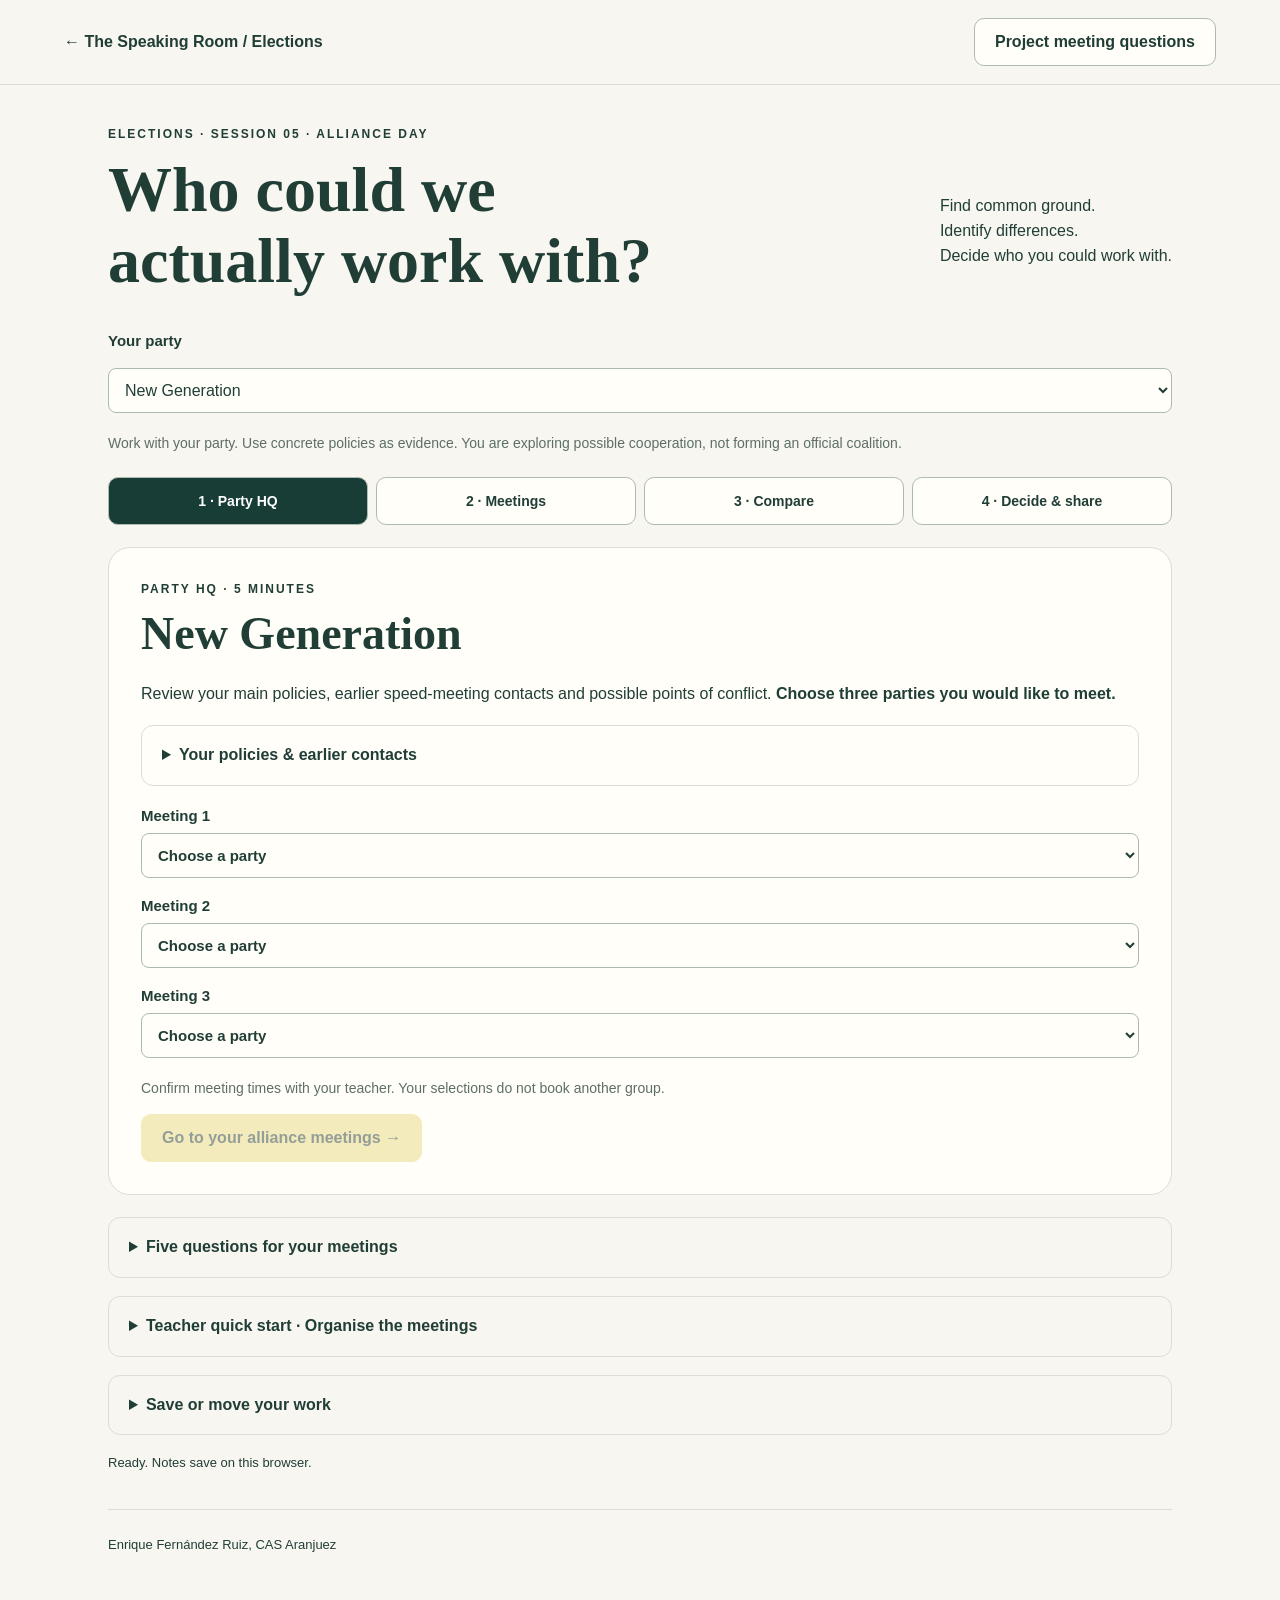
==== alliance-day.html @ 5ed55437 "Add Alliance Day as Elections session 05 with meeting notes and final decisions" ====
<!doctype html><html lang="en"><head><meta charset="utf-8"><meta name="viewport" content="width=device-width,initial-scale=1"><meta name="theme-color" content="#183c36"><title>Alliance Day · The Speaking Room</title><link rel="stylesheet" href="media-day.css"><link rel="stylesheet" href="writing-support.css"><style>.stage-nav{display:flex;gap:8px;flex-wrap:wrap;margin:22px 0}.stage-nav button{flex:1;font-size:14px}.meeting{margin:20px 0;padding:22px;border:1px solid #d9dfd5;border-radius:16px}.meeting h3{font-family:Georgia,serif;font-size:25px}.sheet{display:grid;grid-template-columns:1fr 1fr;gap:16px}.classification{display:grid;grid-template-columns:1fr 1fr;gap:12px}.classification label{padding:16px;border:1px solid #d9dfd5;border-radius:12px}.question-list li{font-size:clamp(20px,3vw,30px);margin:18px 0}.projection header,.projection #setup,.projection .stage-nav,.projection .masthead,.projection .eyebrow,.projection #screen,.projection .support,.projection footer,.projection #save-status{display:none!important}.projection #meeting-questions{border:0}.projection main{max-width:1100px}.projection .question-list li{font-size:clamp(24px,4vw,40px);margin:28px 0}#exit-projection{margin-bottom:20px}@media(max-width:650px){.sheet,.classification{grid-template-columns:1fr}.meeting{padding:16px}.stage-nav button{flex-basis:40%;padding:10px}.hero h2{font-size:30px}}@media print{header,.stage-nav,.support,#meeting-questions,button{display:none!important}}</style></head><body>
<a class="skip" href="#screen">Skip to activity</a><header><a href="index.html#elections">← The Speaking Room / Elections</a><button id="project-questions">Project meeting questions</button></header>
<main><div class="eyebrow">Elections · Session 05 · Alliance Day</div><div class="masthead"><h1>Who could we<br>actually work with?</h1><p>Find common ground.<br>Identify differences.<br>Decide who you could work with.</p></div>
<div id="setup"><label for="party">Your party</label><select id="party"></select><p class="muted">Work with your party. Use concrete policies as evidence. You are exploring possible cooperation, not forming an official coalition.</p></div>
<nav class="stage-nav" aria-label="Alliance Day stages"><button data-step="0">1 · Party HQ</button><button data-step="1">2 · Meetings</button><button data-step="2">3 · Compare</button><button data-step="3">4 · Decide &amp; share</button></nav>
<section id="screen" tabindex="-1"></section>
<details id="meeting-questions"><summary>Five questions for your meetings</summary><button id="exit-projection" hidden>← Exit projection</button><ul class="question-list"><li>What policy do we have in common?</li><li>Where do our parties disagree?</li><li>Could we support one of your policies?</li><li>Could you support one of ours?</li><li>What could we realistically work together on?</li></ul></details>
<details class="support"><summary>Teacher quick start · Organise the meetings</summary><ol><li><strong>Party HQ · 5 minutes:</strong> review policies, earlier contacts and possible conflicts. Each party chooses three other parties to meet.</li><li><strong>Alliance Meetings · 20–25 minutes:</strong> organise three rounds of about 6–7 minutes. Confirm the meetings and representatives so groups do not all wait for the same party. The choices on this page are preferences, not an automatic timetable. With seven parties, split representatives when needed.</li><li>After each meeting, record one agreement, one disagreement and YES / MAYBE / NO for cooperation. Discuss a possible shared proposal aloud; no formal coalition is needed.</li><li><strong>Return to HQ · 10 minutes:</strong> compare evidence and classify the other parties. Leave a party unclassified if there is not enough evidence yet.</li><li><strong>Final decision · 10 minutes:</strong> choose a best possible ally, a shared policy, a possible joint project and a main rival with one major disagreement. Each party closes with a 30–45 second statement.</li></ol><p>Use “Project meeting questions” to display just the five prompts. Students can use paper or one device per group. Notes save only in that browser, with no live classroom synchronisation.</p><p>The outcomes will support Coalition Challenge and Rival Debate Day. This session does not make alliances official.</p></details>
<details class="support"><summary>Save or move your work</summary><p>Notes save on this device and browser only. Word includes the selected party’s campaign portfolio. The JSON backup restores Alliance Day; Word cannot be imported back. Other campaign sessions are kept separately.</p><div class="buttons"><button id="word">Download party Word (.docx)</button><button id="backup">Download Alliance Day backup (.json)</button><label>Restore Alliance Day backup<input id="restore" type="file" accept=".json,application/json"></label></div></details>
<p id="save-status" role="status">Ready. Notes save on this browser.</p><footer>Enrique Fernández Ruiz, CAS Aranjuez</footer></main>
<script src="manifesto-data.js"></script><script src="alliance-core.js"></script><script src="campaign-word.js"></script><script src="alliance-day.js"></script><script src="writing-support.js"></script></body></html>
---- media-day.css ----
:root{font-family:Arial,Helvetica,sans-serif;color:#213e36;background:#f7f6f0;line-height:1.55}*{box-sizing:border-box}[hidden]{display:none!important}body{margin:0}header{padding:18px max(5vw,20px);border-bottom:1px solid #d9dfd5;display:flex;justify-content:space-between;align-items:center;gap:15px}a{color:inherit}header a{text-decoration:none;font-weight:700}main{max-width:1120px;margin:40px auto;padding:0 28px}h1,h2{font-family:Georgia,serif;line-height:1.12;margin:10px 0 22px}h1{font-size:clamp(38px,5vw,64px)}h2{font-size:clamp(28px,3.8vw,46px)}h3{margin:10px 0}.eyebrow,.badge{font-size:12px;letter-spacing:2px;font-weight:800;text-transform:uppercase}.masthead{display:flex;justify-content:space-between;align-items:center;gap:25px}.masthead p{font-size:16px}.hero,.card{padding:32px;border-radius:22px;margin:22px 0;background:#fffef9;border:1px solid #d9dfd5}.hero{background:#183c36;color:#fffef9}.hero p,.question{font-size:clamp(20px,2.4vw,29px)}.hero .badge{color:#eddb83}.rule,.cue{padding:20px;border-radius:12px;background:#f1e3a2;color:#23382f;margin:20px 0}.cue{font-size:clamp(20px,2.5vw,28px);border-left:6px solid #b46a3b}.cue strong{display:block;font-size:13px;letter-spacing:1px;text-transform:uppercase;margin-bottom:8px}.muted{color:#5d6f65;font-size:14px}.hero .muted{color:#d3dfd1}button,.file{border:1px solid #aebbb0;background:#fffef9;color:#213e36;border-radius:10px;padding:13px 20px;font:700 16px Arial;cursor:pointer;min-height:48px}button:hover{background:#e5ecd9}button:disabled{opacity:.48;cursor:not-allowed}.primary{background:#e9d77b;color:#1f382f;border-color:#e9d77b}.primary:hover{background:#f6e8a6}.buttons{display:flex;gap:12px;flex-wrap:wrap;margin-top:20px}.controls{position:sticky;bottom:0;padding:14px 0;background:#f7f6f0f5;z-index:2;display:flex;gap:10px;flex-wrap:wrap}.controls button{flex:1}.controls .primary{flex:1.3}.grid,.help-grid{display:grid;grid-template-columns:repeat(2,minmax(0,1fr));gap:18px}.help-grid{grid-template-columns:repeat(auto-fit,minmax(200px,1fr))}label{display:block;font-size:15px;font-weight:700;margin:10px 0}input:not([type=checkbox]),select{width:100%;padding:12px;border:1px solid #adbaae;border-radius:8px;font:inherit;background:#fffef9;color:#213e36;margin:6px 0}input[type=checkbox]{accent-color:#183c36;width:20px;height:20px;flex:none}.policy{display:flex;gap:12px;align-items:start;border:1px solid #d9dfd5;border-radius:12px;padding:15px;font-weight:400;margin:0}.policy:has(:checked){background:#e5ecd9;border-color:#526b4c}.steps{display:flex;gap:18px;flex-wrap:wrap}.steps>div{flex:1;min-width:190px}.stems li{margin:10px 0;font-size:20px}details{padding:17px 20px;border:1px solid #d9dfd5;border-radius:12px;margin:18px 0}summary{font-weight:700;cursor:pointer}.hero details{border-color:#82958b}.hero details p{font-size:18px}#toolbar{display:flex;justify-content:space-between;align-items:center;gap:20px;padding:15px 22px;background:#e5ecd9;border-radius:14px}#toolbar label{width:min(430px,55%)}#status{font-size:13px;font-weight:800;letter-spacing:1px;text-transform:uppercase}.timer{display:flex;gap:8px;align-items:center}.timer output{font-size:30px;font-variant-numeric:tabular-nums;font-weight:800}#timer-reset{padding:12px}#progress{display:flex;flex-wrap:wrap;gap:8px;margin:20px 0;font-size:12px}#progress span{padding:5px 10px;border-radius:20px;border:1px solid #d9dfd5}#progress .current{background:#183c36;color:white}.count{font-weight:800}footer{border-top:1px solid #d9dfd5;padding:25px 0;margin-top:35px;font-size:13px}#save-status{font-size:13px}button:focus-visible,a:focus-visible,summary:focus-visible,input:focus-visible,select:focus-visible{outline:3px solid #be7938;outline-offset:3px}.skip{position:absolute;top:-100px}.skip:focus{top:0;background:#fff;padding:15px;z-index:10}dialog{border:1px solid #aebbb0;border-radius:20px;max-width:850px;width:94%;max-height:90vh;background:#f7f6f0;color:#213e36;padding:28px}dialog::backdrop{background:#10241ed0}.news{background:#322a29}.news .badge{color:#ffd89d}.selected{background:#183c36!important;color:white!important}.summary-row{padding:18px 0;border-bottom:1px solid #d9dfd5}.warning{color:#9a3e21}section:focus{outline:none}@media(max-width:650px){main{padding:0 17px;margin:26px auto}.masthead{display:block}.grid{grid-template-columns:1fr}.hero,.card{padding:22px}#toolbar{display:block}#toolbar label{width:100%}.controls{position:static;display:grid;grid-template-columns:1fr 1fr}.controls button{padding:12px 8px;font-size:14px}header{align-items:start;font-size:13px}header button{font-size:13px;padding:8px}.timer{flex-wrap:wrap}.stems{padding-left:22px}}
/* Keep the active prompt and teacher controls together on a classroom screen. */
.hero p.muted{font-size:16px}.live header{padding-top:10px;padding-bottom:10px}.live main{margin-top:16px}.live .masthead h1{font-size:30px;margin:6px 0 14px}.live .masthead p{display:none}.live #toolbar{padding:8px 18px}.live #toolbar label{margin:0}.live #toolbar select{padding:8px;margin:2px 0}.live .timer output{font-size:25px}.live #progress{margin:12px 0}.live .hero{padding:22px 26px;margin:14px 0}.live .hero h2{font-size:34px;margin:10px 0 14px}.live .hero p{font-size:23px;margin:12px 0}.live .hero p.muted{font-size:16px}.live .hero details{margin:12px 0;padding:8px 12px}.live .controls{padding:10px 0}.live .count{margin:10px 0;font-size:14px}@media(max-width:650px){.live .hero{padding:20px}.live .hero h2{font-size:30px}.live .hero p{font-size:21px}}
---- writing-support.css ----
/* Readable notes without expanding the page unnecessarily. */
.character-count{display:block;text-align:right;font-size:12px;font-weight:normal;color:#536458;margin-top:4px}
textarea[maxlength="999"]{display:block;width:100%;box-sizing:border-box;min-height:76px;max-height:420px;resize:vertical;padding:10px;border:1px solid #acb8ab;border-radius:8px;background:#fff;color:inherit;font:inherit;font-weight:normal;line-height:1.5;margin-top:6px}
textarea:focus-visible{outline:3px solid #a97712;outline-offset:3px}
.card,.policy,.rule,details,td,.banner{overflow-wrap:anywhere;min-width:0}
@media(prefers-reduced-motion:reduce){html{scroll-behavior:auto!important}*{animation:none!important;transition:none!important}}
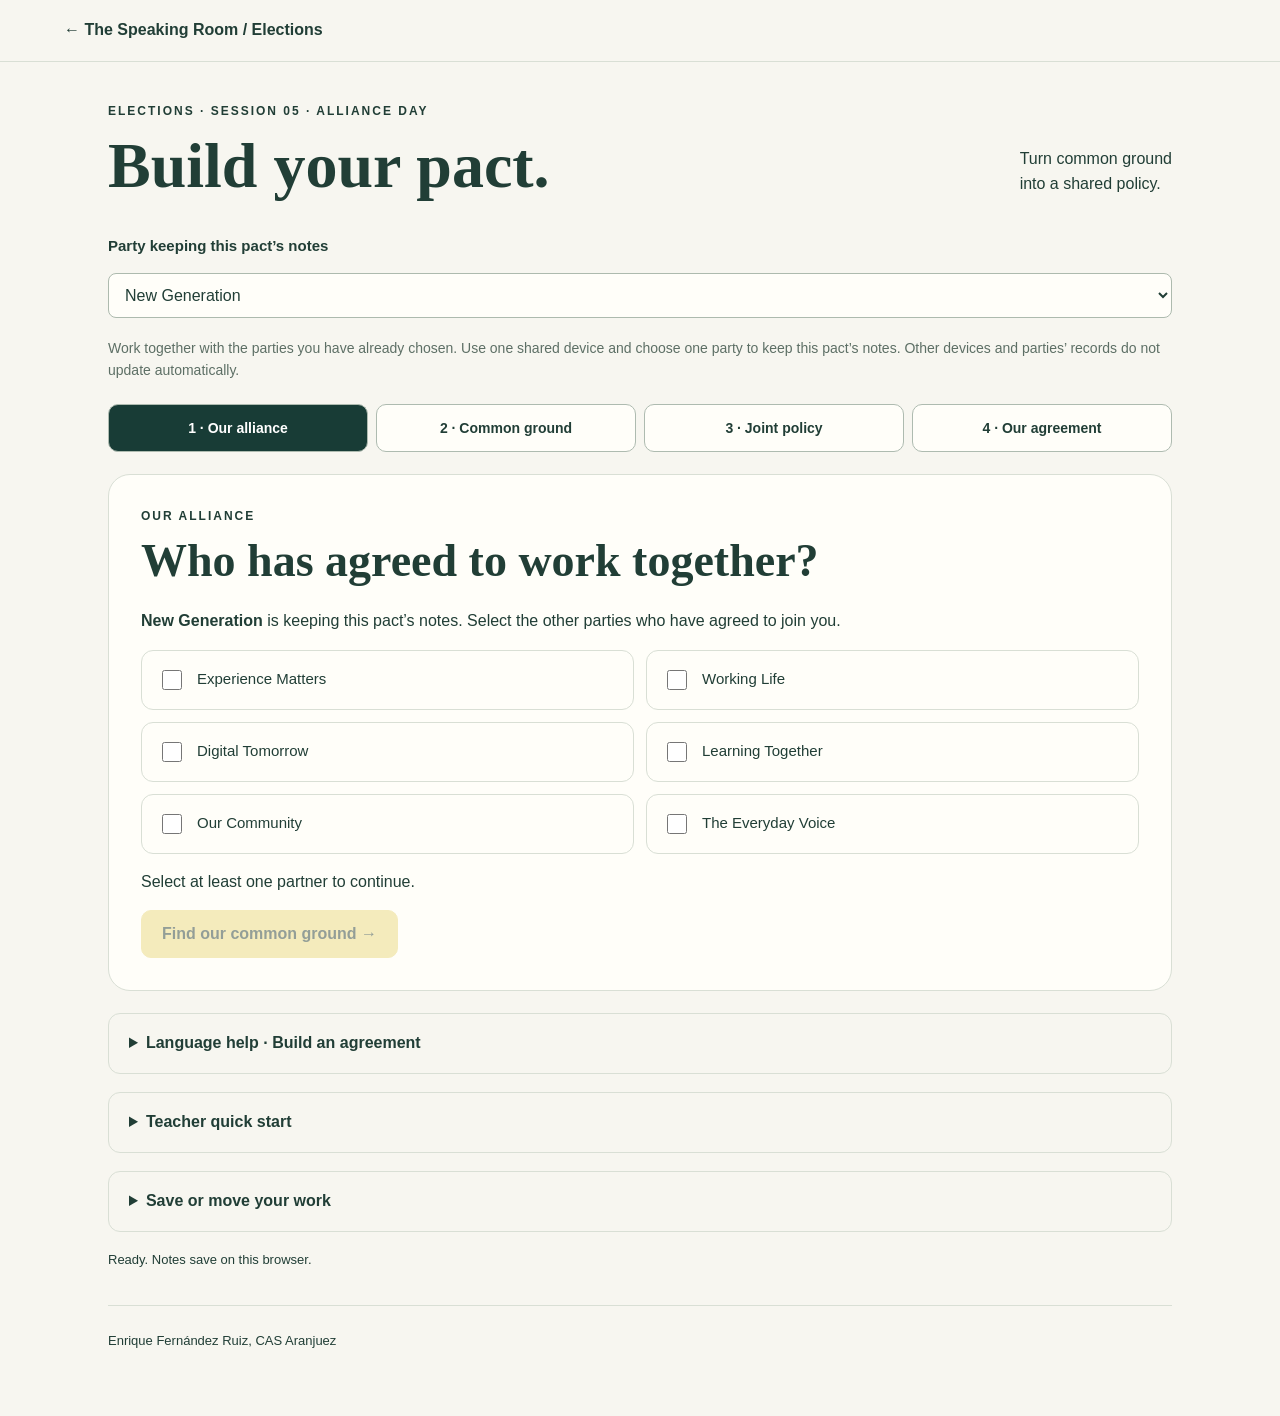
==== commit 8aa0267f: "Refocus Alliance Day on chosen partners, pacts and joint policies" ====
--- a/alliance-day.html
+++ b/alliance-day.html
@@ -1,11 +1,11 @@
 <!doctype html><html lang="en"><head><meta charset="utf-8"><meta name="viewport" content="width=device-width,initial-scale=1"><meta name="theme-color" content="#183c36"><title>Alliance Day · The Speaking Room</title><link rel="stylesheet" href="media-day.css"><link rel="stylesheet" href="writing-support.css"><style>.stage-nav{display:flex;gap:8px;flex-wrap:wrap;margin:22px 0}.stage-nav button{flex:1;font-size:14px}.meeting{margin:20px 0;padding:22px;border:1px solid #d9dfd5;border-radius:16px}.meeting h3{font-family:Georgia,serif;font-size:25px}.sheet{display:grid;grid-template-columns:1fr 1fr;gap:16px}.classification{display:grid;grid-template-columns:1fr 1fr;gap:12px}.classification label{padding:16px;border:1px solid #d9dfd5;border-radius:12px}.question-list li{font-size:clamp(20px,3vw,30px);margin:18px 0}.projection header,.projection #setup,.projection .stage-nav,.projection .masthead,.projection .eyebrow,.projection #screen,.projection .support,.projection footer,.projection #save-status{display:none!important}.projection #meeting-questions{border:0}.projection main{max-width:1100px}.projection .question-list li{font-size:clamp(24px,4vw,40px);margin:28px 0}#exit-projection{margin-bottom:20px}@media(max-width:650px){.sheet,.classification{grid-template-columns:1fr}.meeting{padding:16px}.stage-nav button{flex-basis:40%;padding:10px}.hero h2{font-size:30px}}@media print{header,.stage-nav,.support,#meeting-questions,button{display:none!important}}</style></head><body>
-<a class="skip" href="#screen">Skip to activity</a><header><a href="index.html#elections">← The Speaking Room / Elections</a><button id="project-questions">Project meeting questions</button></header>
-<main><div class="eyebrow">Elections · Session 05 · Alliance Day</div><div class="masthead"><h1>Who could we<br>actually work with?</h1><p>Find common ground.<br>Identify differences.<br>Decide who you could work with.</p></div>
-<div id="setup"><label for="party">Your party</label><select id="party"></select><p class="muted">Work with your party. Use concrete policies as evidence. You are exploring possible cooperation, not forming an official coalition.</p></div>
-<nav class="stage-nav" aria-label="Alliance Day stages"><button data-step="0">1 · Party HQ</button><button data-step="1">2 · Meetings</button><button data-step="2">3 · Compare</button><button data-step="3">4 · Decide &amp; share</button></nav>
+<a class="skip" href="#screen">Skip to activity</a><header><a href="index.html#elections">← The Speaking Room / Elections</a></header>
+<main><div class="eyebrow">Elections · Session 05 · Alliance Day</div><div class="masthead"><h1>Build your pact.</h1><p>Turn common ground<br>into a shared policy.</p></div>
+<div id="setup"><label for="party">Party keeping this pact’s notes</label><select id="party"></select><p class="muted">Work together with the parties you have already chosen. Use one shared device and choose one party to keep this pact’s notes. Other devices and parties’ records do not update automatically.</p></div>
+<nav class="stage-nav" aria-label="Alliance Day stages"><button data-step="0">1 · Our alliance</button><button data-step="1">2 · Common ground</button><button data-step="2">3 · Joint policy</button><button data-step="3">4 · Our agreement</button></nav>
 <section id="screen" tabindex="-1"></section>
-<details id="meeting-questions"><summary>Five questions for your meetings</summary><button id="exit-projection" hidden>← Exit projection</button><ul class="question-list"><li>What policy do we have in common?</li><li>Where do our parties disagree?</li><li>Could we support one of your policies?</li><li>Could you support one of ours?</li><li>What could we realistically work together on?</li></ul></details>
-<details class="support"><summary>Teacher quick start · Organise the meetings</summary><ol><li><strong>Party HQ · 5 minutes:</strong> review policies, earlier contacts and possible conflicts. Each party chooses three other parties to meet.</li><li><strong>Alliance Meetings · 20–25 minutes:</strong> organise three rounds of about 6–7 minutes. Confirm the meetings and representatives so groups do not all wait for the same party. The choices on this page are preferences, not an automatic timetable. With seven parties, split representatives when needed.</li><li>After each meeting, record one agreement, one disagreement and YES / MAYBE / NO for cooperation. Discuss a possible shared proposal aloud; no formal coalition is needed.</li><li><strong>Return to HQ · 10 minutes:</strong> compare evidence and classify the other parties. Leave a party unclassified if there is not enough evidence yet.</li><li><strong>Final decision · 10 minutes:</strong> choose a best possible ally, a shared policy, a possible joint project and a main rival with one major disagreement. Each party closes with a 30–45 second statement.</li></ol><p>Use “Project meeting questions” to display just the five prompts. Students can use paper or one device per group. Notes save only in that browser, with no live classroom synchronisation.</p><p>The outcomes will support Coalition Challenge and Rival Debate Day. This session does not make alliances official.</p></details>
-<details class="support"><summary>Save or move your work</summary><p>Notes save on this device and browser only. Word includes the selected party’s campaign portfolio. The JSON backup restores Alliance Day; Word cannot be imported back. Other campaign sessions are kept separately.</p><div class="buttons"><button id="word">Download party Word (.docx)</button><button id="backup">Download Alliance Day backup (.json)</button><label>Restore Alliance Day backup<input id="restore" type="file" accept=".json,application/json"></label></div></details>
+<details class="support"><summary>Language help · Build an agreement</summary><ul><li>We have agreed to work with…</li><li>Our shared priority is…</li><li>Our party can contribute…</li><li>We are willing to change… if…</li><li>Our joint policy would…</li><li>In practice, this would work by…</li><li>We have reached an agreement on…</li></ul></details>
+<details class="support"><summary>Teacher quick start</summary><ol><li>Bring the already chosen partner parties together. Select one party to keep the pact’s shared notes, then select its partners.</li><li>Identify a shared priority using concrete policies. Each party explains what it brings to the agreement.</li><li>Build one joint policy together. Explain who benefits, how it would work and what each party agrees to change or compromise on.</li><li>Review the agreement together and present it briefly. Every party should contribute to the explanation.</li></ol><p>The aim is to turn existing alliances into a concrete pact and a new shared policy. Keep notes brief and discuss decisions aloud. Each text field allows 999 characters.</p></details>
+<details class="support"><summary>Save or move your work</summary><p>Notes save on this device and browser only. Word includes this party’s pact and campaign portfolio. JSON restores Alliance Day; Word cannot be imported back. Earlier Alliance Day notes remain available in “Our alliance”.</p><div class="buttons"><button id="word">Download party Word (.docx)</button><button id="backup">Download Alliance Day backup (.json)</button><label>Restore Alliance Day backup<input id="restore" type="file" accept=".json,application/json"></label></div></details>
 <p id="save-status" role="status">Ready. Notes save on this browser.</p><footer>Enrique Fernández Ruiz, CAS Aranjuez</footer></main>
 <script src="manifesto-data.js"></script><script src="alliance-core.js"></script><script src="campaign-word.js"></script><script src="alliance-day.js"></script><script src="writing-support.js"></script></body></html>
